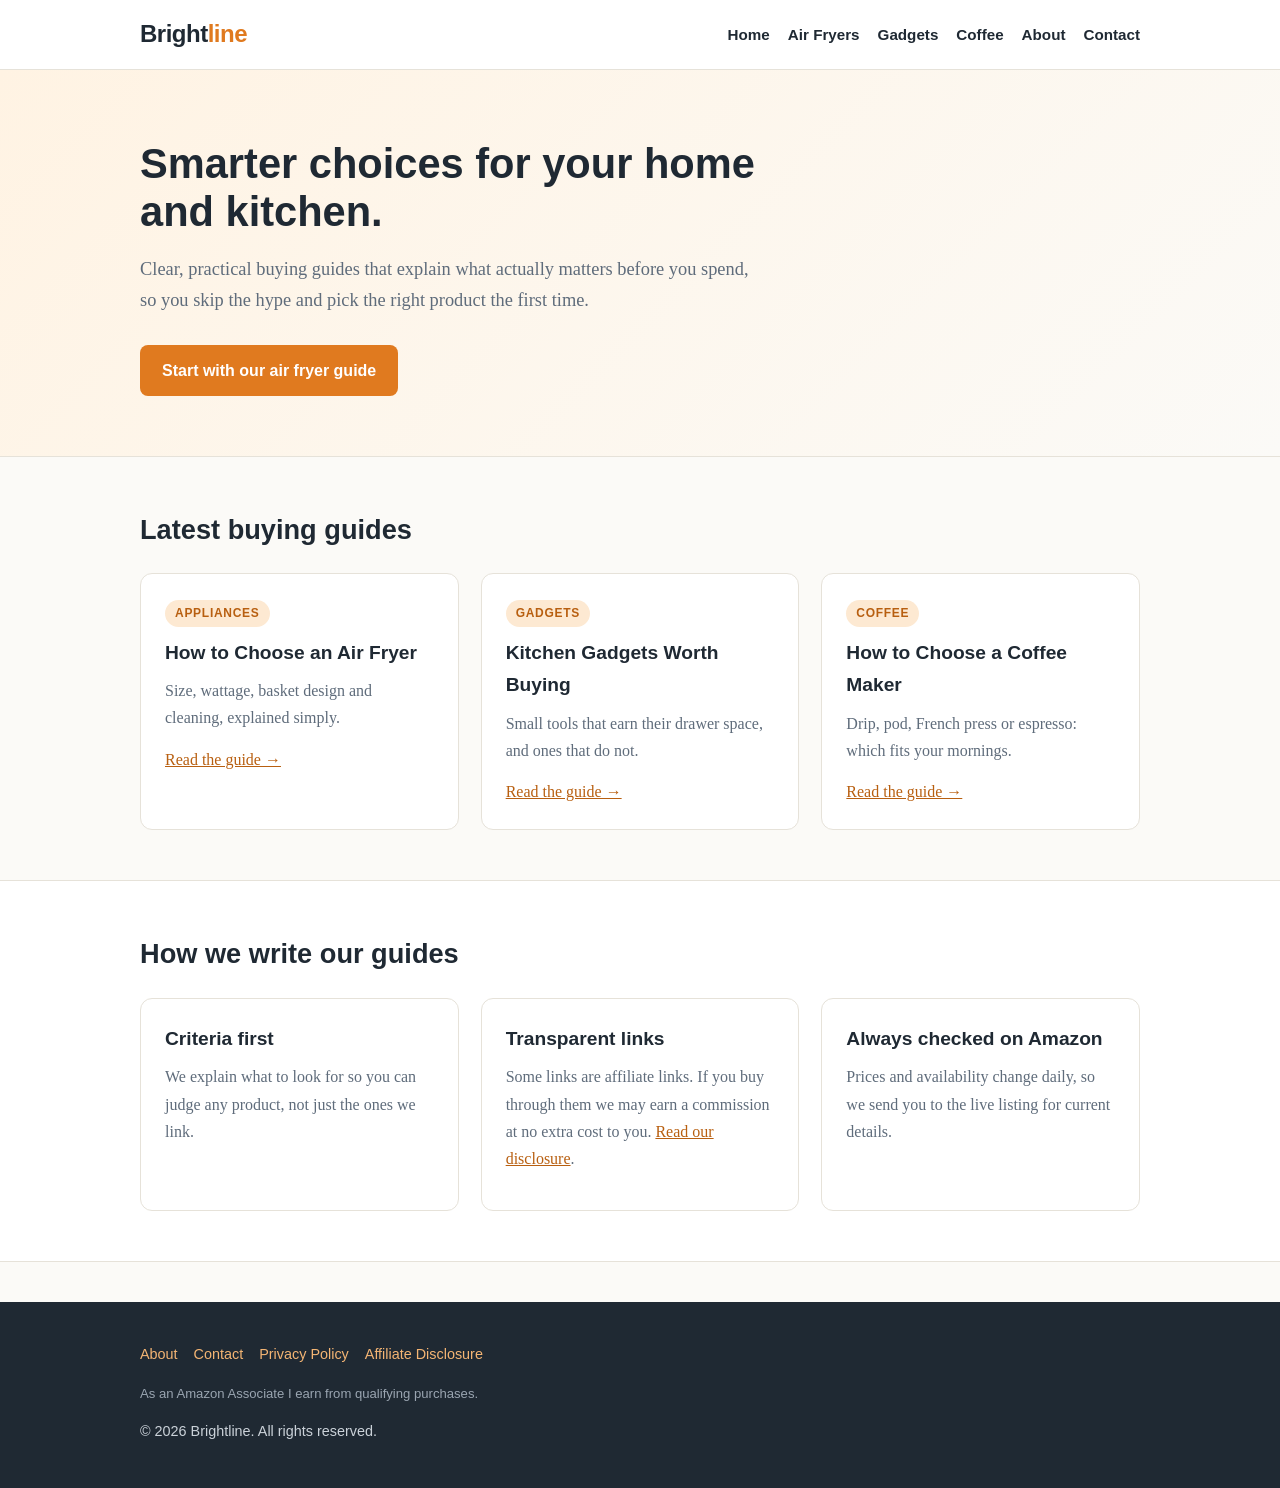
==== index.html @ 954a5adc "Add files via upload" ====
<!DOCTYPE html>
<html lang="en">
<head>
<meta charset="UTF-8">
<meta name="viewport" content="width=device-width, initial-scale=1">
<title>Brightline | Honest Home & Kitchen Buying Guides</title>
<meta name="description" content="Brightline publishes plain-English buying guides for kitchen appliances, gadgets and home essentials so you can choose with confidence.">
<link rel="stylesheet" href="style.css">
</head>
<body>
<header class="site"><div class="wrap">
<a class="brand" href="index.html">Bright<span>line</span></a>
<nav><a href="index.html">Home</a><a href="air-fryers.html">Air Fryers</a><a href="kitchen-gadgets.html">Gadgets</a><a href="coffee-makers.html">Coffee</a><a href="about.html">About</a><a href="contact.html">Contact</a></nav>
</div></header>

<div class="hero"><div class="wrap">
<h1>Smarter choices for your home and kitchen.</h1>
<p>Clear, practical buying guides that explain what actually matters before you spend, so you skip the hype and pick the right product the first time.</p>
<a class="btn" href="air-fryers.html">Start with our air fryer guide</a>
</div></div>

<section class="block"><div class="wrap">
<h2>Latest buying guides</h2>
<div class="grid">
<div class="card"><span class="tag">Appliances</span><h3>How to Choose an Air Fryer</h3><p>Size, wattage, basket design and cleaning, explained simply.</p><a href="air-fryers.html">Read the guide &rarr;</a></div>
<div class="card"><span class="tag">Gadgets</span><h3>Kitchen Gadgets Worth Buying</h3><p>Small tools that earn their drawer space, and ones that do not.</p><a href="kitchen-gadgets.html">Read the guide &rarr;</a></div>
<div class="card"><span class="tag">Coffee</span><h3>How to Choose a Coffee Maker</h3><p>Drip, pod, French press or espresso: which fits your mornings.</p><a href="coffee-makers.html">Read the guide &rarr;</a></div>
</div></div></section>

<section class="block" style="background:#fff;border-top:1px solid var(--line);border-bottom:1px solid var(--line)"><div class="wrap">
<h2>How we write our guides</h2>
<div class="grid">
<div class="card"><h3>Criteria first</h3><p>We explain what to look for so you can judge any product, not just the ones we link.</p></div>
<div class="card"><h3>Transparent links</h3><p>Some links are affiliate links. If you buy through them we may earn a commission at no extra cost to you. <a href="disclosure.html">Read our disclosure</a>.</p></div>
<div class="card"><h3>Always checked on Amazon</h3><p>Prices and availability change daily, so we send you to the live listing for current details.</p></div>
</div></div></section>

<footer><div class="wrap">
<div><a href="about.html">About</a><a href="contact.html">Contact</a><a href="privacy.html">Privacy Policy</a><a href="disclosure.html">Affiliate Disclosure</a></div>
<p class="disc">As an Amazon Associate I earn from qualifying purchases.</p>
<p>&copy; 2026 Brightline. All rights reserved.</p>
</div></footer>
</body>
</html>
---- style.css ----
:root{--ink:#1f2933;--muted:#5f6c7b;--bg:#fbfaf7;--card:#ffffff;--accent:#e07a1f;--accent-dark:#b85f10;--line:#e6e2d9;--green:#2f7d5b}
*{box-sizing:border-box}
body{margin:0;font-family:Georgia,"Times New Roman",serif;color:var(--ink);background:var(--bg);line-height:1.7}
h1,h2,h3,nav,.btn,.brand,.tag,footer{font-family:"Segoe UI",Helvetica,Arial,sans-serif}
a{color:var(--accent-dark)}
.wrap{max-width:1040px;margin:0 auto;padding:0 20px}
header.site{background:#fff;border-bottom:1px solid var(--line);position:sticky;top:0;z-index:5}
header.site .wrap{display:flex;align-items:center;justify-content:space-between;flex-wrap:wrap;gap:10px;padding-top:14px;padding-bottom:14px}
.brand{font-size:1.5rem;font-weight:800;color:var(--ink);text-decoration:none;letter-spacing:-.5px}
.brand span{color:var(--accent)}
nav a{margin-left:18px;text-decoration:none;color:var(--ink);font-weight:600;font-size:.95rem}
nav a:hover{color:var(--accent)}
.hero{background:linear-gradient(135deg,#fff3e3,#fbfaf7);padding:70px 0 60px;border-bottom:1px solid var(--line)}
.hero h1{font-size:2.6rem;line-height:1.15;margin:0 0 14px;max-width:700px}
.hero p{font-size:1.15rem;color:var(--muted);max-width:620px}
.btn{display:inline-block;background:var(--accent);color:#fff;padding:12px 22px;border-radius:8px;text-decoration:none;font-weight:700;margin-top:10px}
.btn:hover{background:var(--accent-dark)}
.btn.alt{background:var(--green)}
section.block{padding:50px 0}
h2{font-size:1.7rem;margin:0 0 20px}
.grid{display:grid;grid-template-columns:repeat(auto-fit,minmax(280px,1fr));gap:22px}
.card{background:var(--card);border:1px solid var(--line);border-radius:12px;padding:24px}
.card h3{margin:0 0 8px;font-size:1.2rem}
.card p{color:var(--muted);margin:0 0 14px}
.tag{display:inline-block;font-size:.75rem;text-transform:uppercase;letter-spacing:.06em;background:#fde9d2;color:var(--accent-dark);padding:3px 10px;border-radius:20px;font-weight:700;margin-bottom:10px}
article{max-width:760px;margin:0 auto;padding:46px 20px 60px}
article h1{font-size:2.2rem;line-height:1.2;margin-bottom:8px}
article h2{margin-top:34px}
.meta{color:var(--muted);font-family:"Segoe UI",Arial,sans-serif;font-size:.9rem}
.notice{background:#fff8ec;border-left:4px solid var(--accent);padding:12px 16px;border-radius:6px;font-family:"Segoe UI",Arial,sans-serif;font-size:.9rem;color:var(--muted);margin:20px 0}
.pick{background:#fff;border:1px solid var(--line);border-radius:12px;padding:20px 22px;margin:18px 0}
.pick h3{margin:0 0 6px}
.pick ul{margin:8px 0 12px;padding-left:20px}
footer{background:#1f2933;color:#cbd2d9;padding:40px 0 30px;margin-top:40px;font-size:.9rem}
footer a{color:#f4b574;text-decoration:none;margin-right:16px}
footer .disc{margin-top:16px;font-size:.82rem;color:#9aa5b1}
form label{display:block;font-family:"Segoe UI",Arial,sans-serif;font-weight:600;margin:14px 0 4px}
form input,form textarea{width:100%;padding:10px;border:1px solid var(--line);border-radius:8px;font:inherit}
@media(max-width:600px){.hero h1{font-size:2rem}nav a{margin-left:12px}}
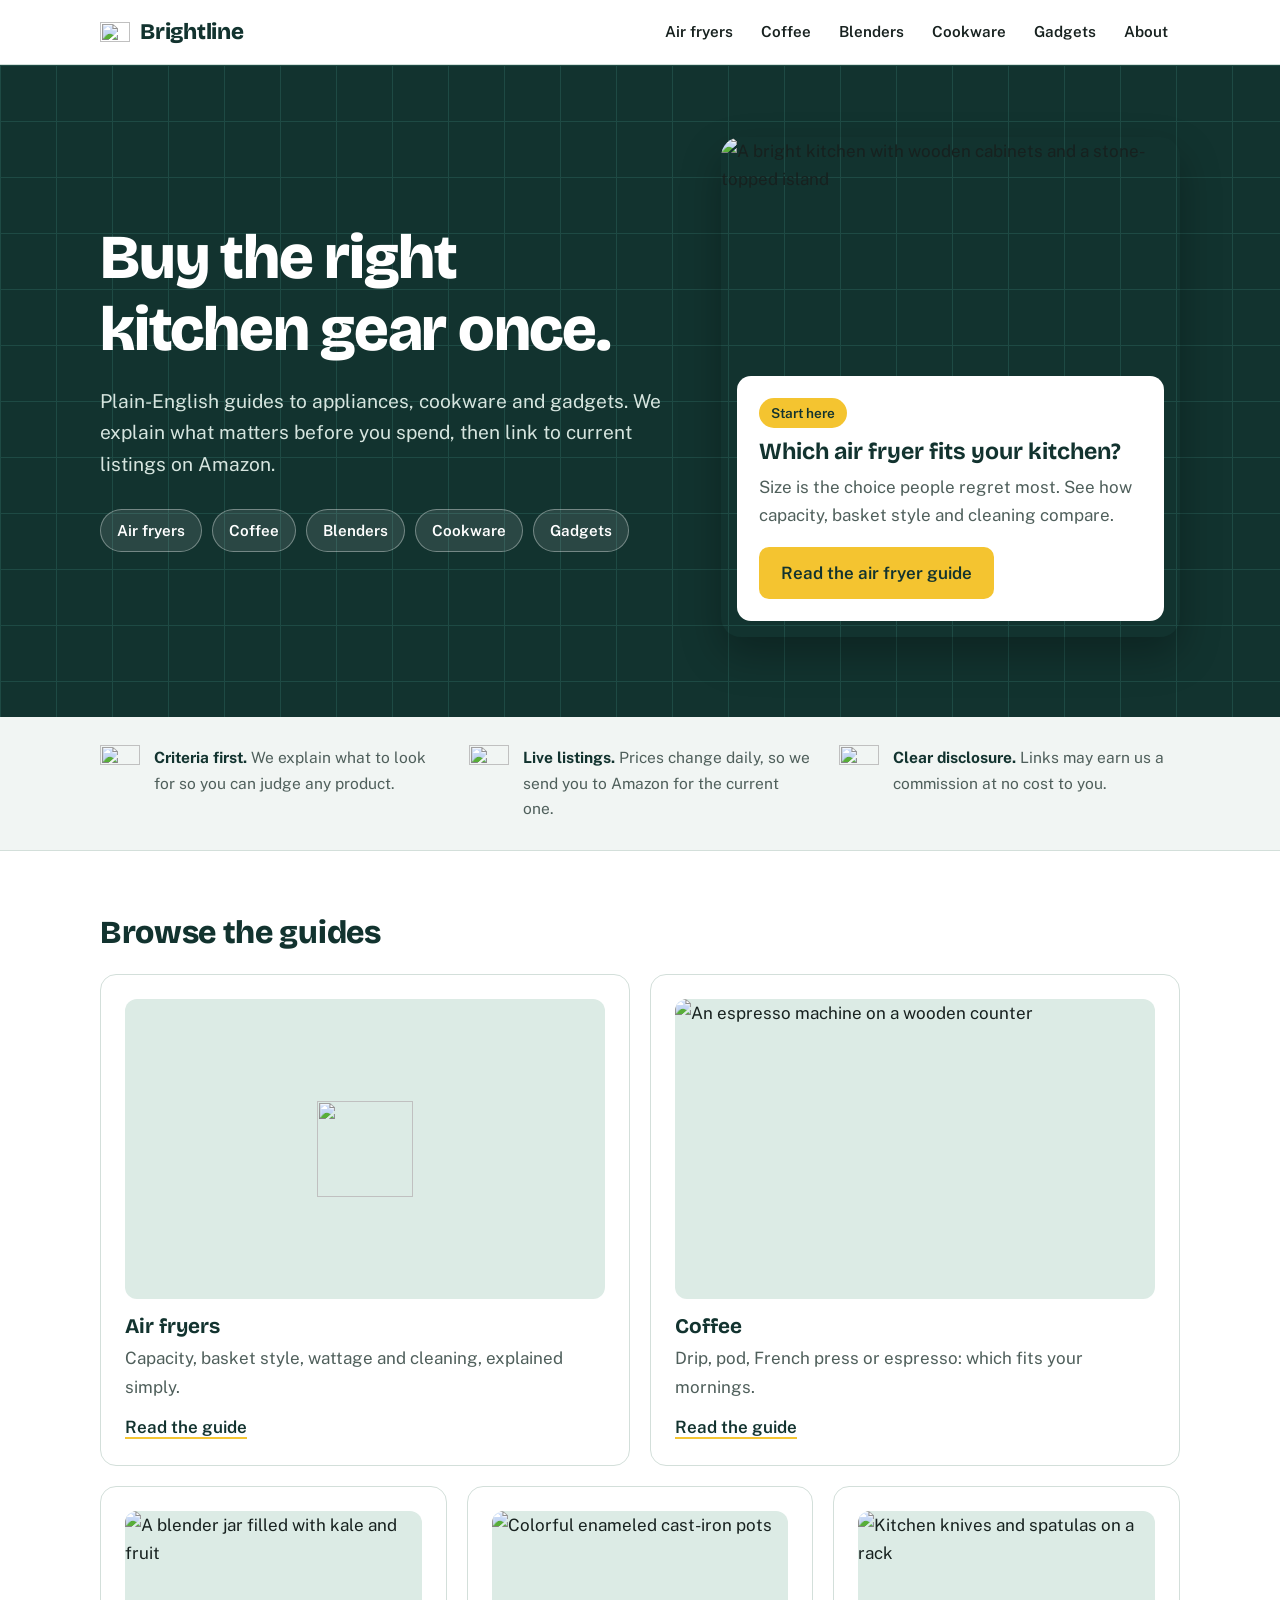
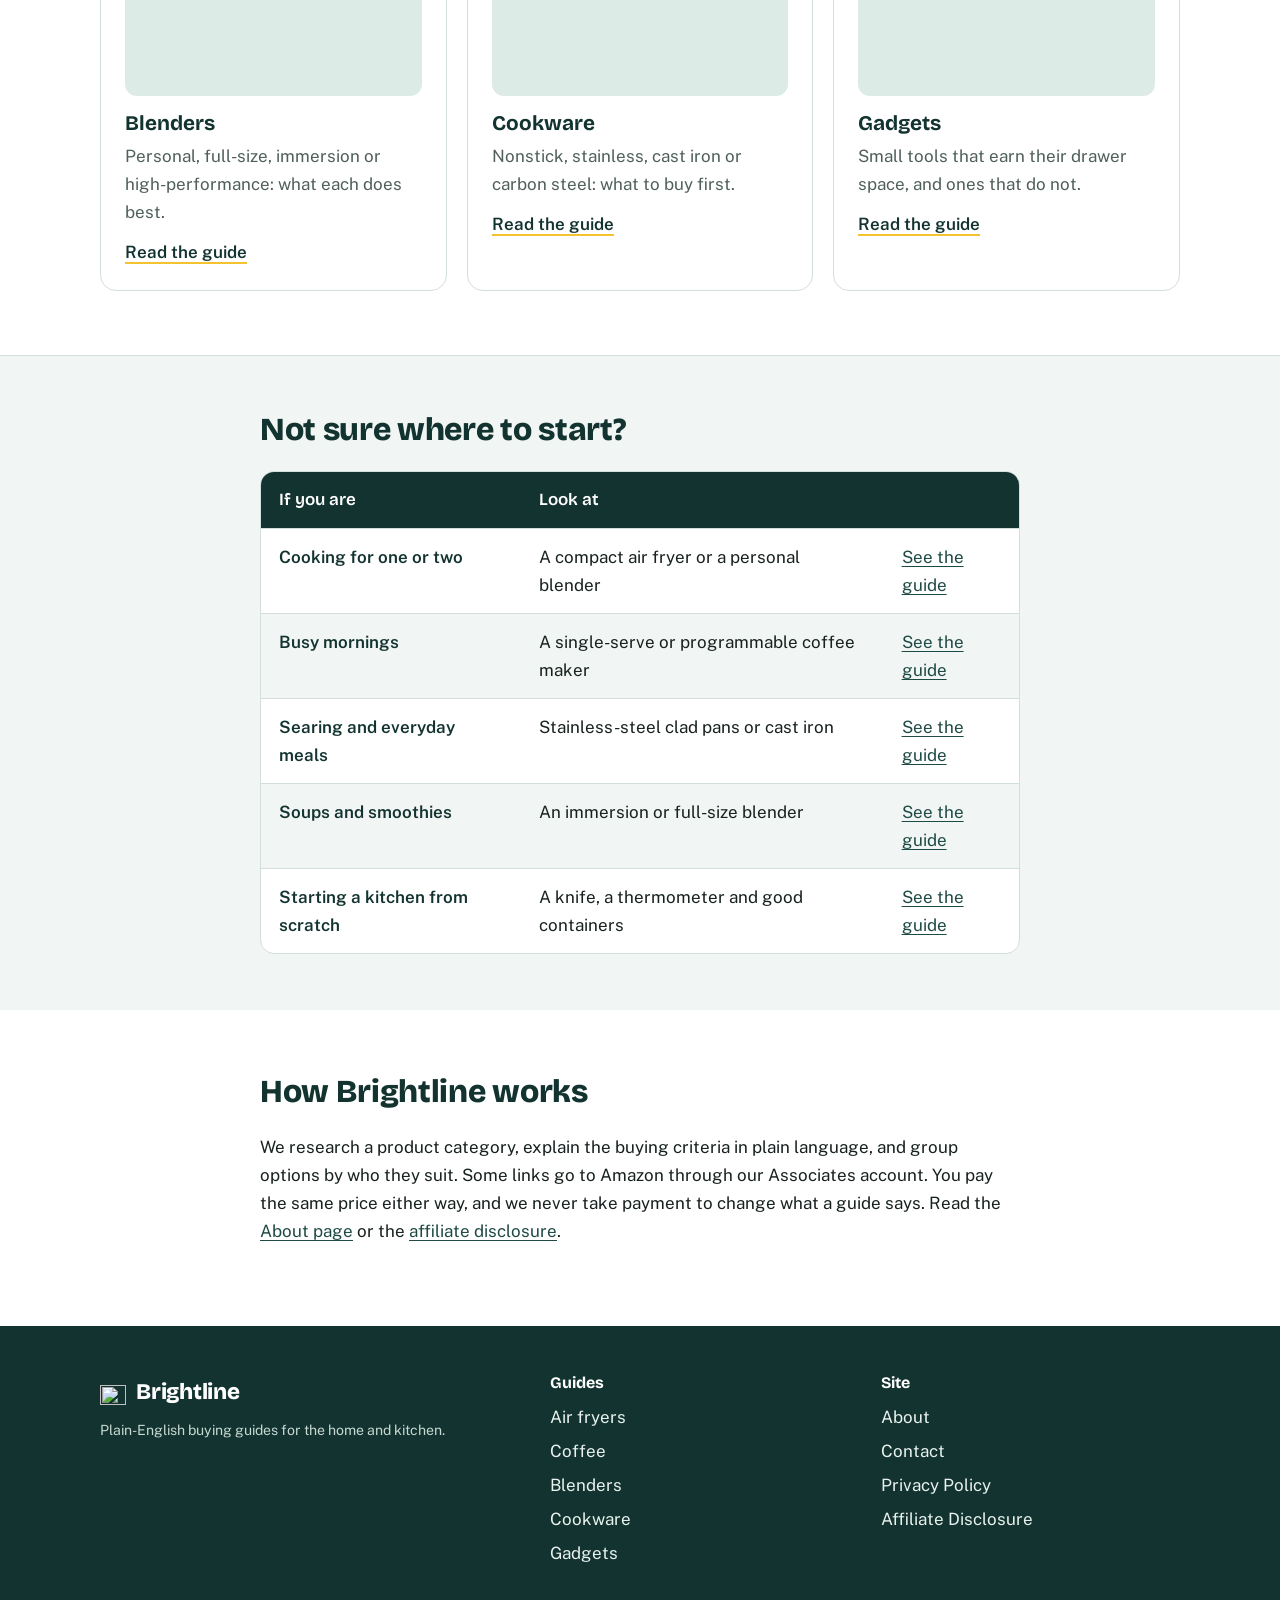
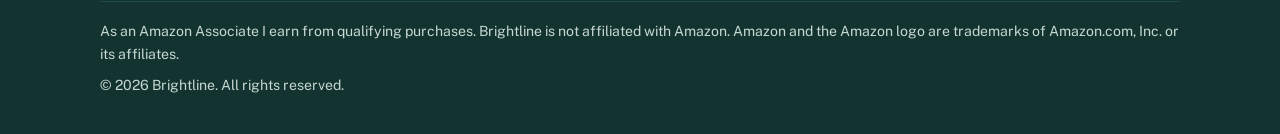
==== commit 6bfc32c3: "Add files via upload" ====
--- a/index.html
+++ b/index.html
@@ -3,42 +3,52 @@
 <head>
 <meta charset="UTF-8">
 <meta name="viewport" content="width=device-width, initial-scale=1">
-<title>Brightline | Honest Home & Kitchen Buying Guides</title>
-<meta name="description" content="Brightline publishes plain-English buying guides for kitchen appliances, gadgets and home essentials so you can choose with confidence.">
+<title>Brightline | Home and Kitchen Buying Guides</title>
+<meta name="description" content="Brightline publishes plain-English buying guides for kitchen appliances, cookware and gadgets so you can choose with confidence.">
+<link rel="icon" href="assets/favicon.svg" type="image/svg+xml">
+<link rel="preconnect" href="https://fonts.googleapis.com"><link rel="preconnect" href="https://fonts.gstatic.com" crossorigin><link href="https://fonts.googleapis.com/css2?family=Bricolage+Grotesque:opsz,wght@12..96,600;12..96,800&amp;family=Public+Sans:wght@400;600&amp;display=swap" rel="stylesheet">
 <link rel="stylesheet" href="style.css">
 </head>
 <body>
-<header class="site"><div class="wrap">
-<a class="brand" href="index.html">Bright<span>line</span></a>
-<nav><a href="index.html">Home</a><a href="air-fryers.html">Air Fryers</a><a href="kitchen-gadgets.html">Gadgets</a><a href="coffee-makers.html">Coffee</a><a href="about.html">About</a><a href="contact.html">Contact</a></nav>
+<header class="site"><div class="wrap bar">
+<a class="brand" href="index.html"><img src="assets/favicon.svg" alt="" width="30" height="30"><span>Brightline</span></a>
+<nav aria-label="Main"><a href="air-fryers.html">Air fryers</a><a href="coffee-makers.html">Coffee</a><a href="blenders.html">Blenders</a><a href="cookware.html">Cookware</a><a href="kitchen-gadgets.html">Gadgets</a><a href="about.html">About</a></nav>
 </div></header>
-
-<div class="hero"><div class="wrap">
-<h1>Smarter choices for your home and kitchen.</h1>
-<p>Clear, practical buying guides that explain what actually matters before you spend, so you skip the hype and pick the right product the first time.</p>
-<a class="btn" href="air-fryers.html">Start with our air fryer guide</a>
-</div></div>
-
-<section class="block"><div class="wrap">
-<h2>Latest buying guides</h2>
-<div class="grid">
-<div class="card"><span class="tag">Appliances</span><h3>How to Choose an Air Fryer</h3><p>Size, wattage, basket design and cleaning, explained simply.</p><a href="air-fryers.html">Read the guide &rarr;</a></div>
-<div class="card"><span class="tag">Gadgets</span><h3>Kitchen Gadgets Worth Buying</h3><p>Small tools that earn their drawer space, and ones that do not.</p><a href="kitchen-gadgets.html">Read the guide &rarr;</a></div>
-<div class="card"><span class="tag">Coffee</span><h3>How to Choose a Coffee Maker</h3><p>Drip, pod, French press or espresso: which fits your mornings.</p><a href="coffee-makers.html">Read the guide &rarr;</a></div>
-</div></div></section>
-
-<section class="block" style="background:#fff;border-top:1px solid var(--line);border-bottom:1px solid var(--line)"><div class="wrap">
-<h2>How we write our guides</h2>
-<div class="grid">
-<div class="card"><h3>Criteria first</h3><p>We explain what to look for so you can judge any product, not just the ones we link.</p></div>
-<div class="card"><h3>Transparent links</h3><p>Some links are affiliate links. If you buy through them we may earn a commission at no extra cost to you. <a href="disclosure.html">Read our disclosure</a>.</p></div>
-<div class="card"><h3>Always checked on Amazon</h3><p>Prices and availability change daily, so we send you to the live listing for current details.</p></div>
-</div></div></section>
-
-<footer><div class="wrap">
-<div><a href="about.html">About</a><a href="contact.html">Contact</a><a href="privacy.html">Privacy Policy</a><a href="disclosure.html">Affiliate Disclosure</a></div>
-<p class="disc">As an Amazon Associate I earn from qualifying purchases.</p>
-<p>&copy; 2026 Brightline. All rights reserved.</p>
+<main>
+<section class="hero"><div class="wrap herogrid">
+<div class="herotext">
+<h1>Buy the right kitchen gear once.</h1>
+<p class="lede">Plain-English guides to appliances, cookware and gadgets. We explain what matters before you spend, then link to current listings on Amazon.</p>
+<div class="chips" role="list"><a role="listitem" href="air-fryers.html">Air fryers</a><a role="listitem" href="coffee-makers.html">Coffee</a><a role="listitem" href="blenders.html">Blenders</a><a role="listitem" href="cookware.html">Cookware</a><a role="listitem" href="kitchen-gadgets.html">Gadgets</a></div>
+</div>
+<aside class="spot" aria-label="Featured guide">
+<img src="assets/img/kitchen.jpg" alt="A bright kitchen with wooden cabinets and a stone-topped island">
+<div class="spotcap"><span class="badge">Start here</span>
+<h2>Which air fryer fits your kitchen?</h2>
+<p>Size is the choice people regret most. See how capacity, basket style and cleaning compare.</p>
+<a class="btn" href="air-fryers.html">Read the air fryer guide</a></div>
+</aside>
+</div></section>
+<section class="trust"><div class="wrap trustgrid">
+<div><img src="assets/icon-check.svg" alt="" width="40" height="40"><p><strong>Criteria first.</strong> We explain what to look for so you can judge any product.</p></div>
+<div><img src="assets/icon-eye.svg" alt="" width="40" height="40"><p><strong>Live listings.</strong> Prices change daily, so we send you to Amazon for the current one.</p></div>
+<div><img src="assets/icon-tag.svg" alt="" width="40" height="40"><p><strong>Clear disclosure.</strong> Links may earn us a commission at no cost to you.</p></div>
+</div></section>
+<section class="pad"><div class="wrap"><h2 class="sec">Browse the guides</h2><div class="gcards five"><a class="gcard" href="air-fryers.html"><div class="gmedia icon"><img src="assets/icon-airfryer.svg" alt="" width="96" height="96"></div><h3>Air fryers</h3><p>Capacity, basket style, wattage and cleaning, explained simply.</p><span class="more">Read the guide</span></a><a class="gcard" href="coffee-makers.html"><div class="gmedia"><img src="assets/img/coffee.jpg" alt="An espresso machine on a wooden counter" loading="lazy" style="object-position:50% 60%"></div><h3>Coffee</h3><p>Drip, pod, French press or espresso: which fits your mornings.</p><span class="more">Read the guide</span></a><a class="gcard" href="blenders.html"><div class="gmedia"><img src="assets/img/blender.jpg" alt="A blender jar filled with kale and fruit" loading="lazy" style="object-position:50% 55%"></div><h3>Blenders</h3><p>Personal, full-size, immersion or high-performance: what each does best.</p><span class="more">Read the guide</span></a><a class="gcard" href="cookware.html"><div class="gmedia"><img src="assets/img/dutch-ovens.jpg" alt="Colorful enameled cast-iron pots" loading="lazy" style="object-position:50% 60%"></div><h3>Cookware</h3><p>Nonstick, stainless, cast iron or carbon steel: what to buy first.</p><span class="more">Read the guide</span></a><a class="gcard" href="kitchen-gadgets.html"><div class="gmedia"><img src="assets/img/knives.jpg" alt="Kitchen knives and spatulas on a rack" loading="lazy" style="object-position:75% 45%"></div><h3>Gadgets</h3><p>Small tools that earn their drawer space, and ones that do not.</p><span class="more">Read the guide</span></a></div></div></section>
+<section class="band"><div class="wrap narrow"><h2 class="sec">Not sure where to start?</h2>
+<div class="tablewrap"><table><thead><tr><th scope="col">If you are</th><th scope="col">Look at</th><th scope="col"><span class="sr">Link</span></th></tr></thead><tbody><tr><th scope="row">Cooking for one or two</th><td>A compact air fryer or a personal blender</td><td><a href="air-fryers.html">See the guide</a></td></tr><tr><th scope="row">Busy mornings</th><td>A single-serve or programmable coffee maker</td><td><a href="coffee-makers.html">See the guide</a></td></tr><tr><th scope="row">Searing and everyday meals</th><td>Stainless-steel clad pans or cast iron</td><td><a href="cookware.html">See the guide</a></td></tr><tr><th scope="row">Soups and smoothies</th><td>An immersion or full-size blender</td><td><a href="blenders.html">See the guide</a></td></tr><tr><th scope="row">Starting a kitchen from scratch</th><td>A knife, a thermometer and good containers</td><td><a href="kitchen-gadgets.html">See the guide</a></td></tr></tbody></table></div>
+</div></section>
+<section class="pad"><div class="wrap narrow"><h2 class="sec">How Brightline works</h2>
+<p>We research a product category, explain the buying criteria in plain language, and group options by who they suit. Some links go to Amazon through our Associates account. You pay the same price either way, and we never take payment to change what a guide says. Read the <a href="about.html">About page</a> or the <a href="disclosure.html">affiliate disclosure</a>.</p></div></section>
+</main><footer class="site"><div class="wrap">
+<div class="fcols">
+<div><a class="brand light" href="index.html"><img src="assets/favicon.svg" alt="" width="26" height="26"><span>Brightline</span></a>
+<p class="fine">Plain-English buying guides for the home and kitchen.</p></div>
+<div><h2>Guides</h2><ul><li><a href="air-fryers.html">Air fryers</a></li><li><a href="coffee-makers.html">Coffee</a></li><li><a href="blenders.html">Blenders</a></li><li><a href="cookware.html">Cookware</a></li><li><a href="kitchen-gadgets.html">Gadgets</a></li></ul></div>
+<div><h2>Site</h2><ul><li><a href="about.html">About</a></li><li><a href="contact.html">Contact</a></li><li><a href="privacy.html">Privacy Policy</a></li><li><a href="disclosure.html">Affiliate Disclosure</a></li></ul></div>
+</div>
+<p class="fine disc">As an Amazon Associate I earn from qualifying purchases. Brightline is not affiliated with Amazon. Amazon and the Amazon logo are trademarks of Amazon.com, Inc. or its affiliates.</p>
+<p class="fine">&copy; 2026 Brightline. All rights reserved.</p>
 </div></footer>
 </body>
 </html>
--- a/style.css
+++ b/style.css
@@ -1,39 +1,173 @@
-:root{--ink:#1f2933;--muted:#5f6c7b;--bg:#fbfaf7;--card:#ffffff;--accent:#e07a1f;--accent-dark:#b85f10;--line:#e6e2d9;--green:#2f7d5b}
+:root{
+  --pine:#12332F;--pine2:#1E4A44;--mint:#DCEBE5;--tile:#F1F5F3;--butter:#F4C430;--butter-d:#DDAE12;
+  --ink:#17211F;--muted:#4F5F5B;--line:#D3DFDA;--white:#fff;
+  --head:"Bricolage Grotesque","Trebuchet MS",system-ui,sans-serif;
+  --body:"Public Sans","Segoe UI",system-ui,sans-serif;
+}
 *{box-sizing:border-box}
-body{margin:0;font-family:Georgia,"Times New Roman",serif;color:var(--ink);background:var(--bg);line-height:1.7}
-h1,h2,h3,nav,.btn,.brand,.tag,footer{font-family:"Segoe UI",Helvetica,Arial,sans-serif}
-a{color:var(--accent-dark)}
-.wrap{max-width:1040px;margin:0 auto;padding:0 20px}
-header.site{background:#fff;border-bottom:1px solid var(--line);position:sticky;top:0;z-index:5}
-header.site .wrap{display:flex;align-items:center;justify-content:space-between;flex-wrap:wrap;gap:10px;padding-top:14px;padding-bottom:14px}
-.brand{font-size:1.5rem;font-weight:800;color:var(--ink);text-decoration:none;letter-spacing:-.5px}
-.brand span{color:var(--accent)}
-nav a{margin-left:18px;text-decoration:none;color:var(--ink);font-weight:600;font-size:.95rem}
-nav a:hover{color:var(--accent)}
-.hero{background:linear-gradient(135deg,#fff3e3,#fbfaf7);padding:70px 0 60px;border-bottom:1px solid var(--line)}
-.hero h1{font-size:2.6rem;line-height:1.15;margin:0 0 14px;max-width:700px}
-.hero p{font-size:1.15rem;color:var(--muted);max-width:620px}
-.btn{display:inline-block;background:var(--accent);color:#fff;padding:12px 22px;border-radius:8px;text-decoration:none;font-weight:700;margin-top:10px}
-.btn:hover{background:var(--accent-dark)}
-.btn.alt{background:var(--green)}
-section.block{padding:50px 0}
-h2{font-size:1.7rem;margin:0 0 20px}
-.grid{display:grid;grid-template-columns:repeat(auto-fit,minmax(280px,1fr));gap:22px}
-.card{background:var(--card);border:1px solid var(--line);border-radius:12px;padding:24px}
-.card h3{margin:0 0 8px;font-size:1.2rem}
-.card p{color:var(--muted);margin:0 0 14px}
-.tag{display:inline-block;font-size:.75rem;text-transform:uppercase;letter-spacing:.06em;background:#fde9d2;color:var(--accent-dark);padding:3px 10px;border-radius:20px;font-weight:700;margin-bottom:10px}
-article{max-width:760px;margin:0 auto;padding:46px 20px 60px}
-article h1{font-size:2.2rem;line-height:1.2;margin-bottom:8px}
-article h2{margin-top:34px}
-.meta{color:var(--muted);font-family:"Segoe UI",Arial,sans-serif;font-size:.9rem}
-.notice{background:#fff8ec;border-left:4px solid var(--accent);padding:12px 16px;border-radius:6px;font-family:"Segoe UI",Arial,sans-serif;font-size:.9rem;color:var(--muted);margin:20px 0}
-.pick{background:#fff;border:1px solid var(--line);border-radius:12px;padding:20px 22px;margin:18px 0}
-.pick h3{margin:0 0 6px}
-.pick ul{margin:8px 0 12px;padding-left:20px}
-footer{background:#1f2933;color:#cbd2d9;padding:40px 0 30px;margin-top:40px;font-size:.9rem}
-footer a{color:#f4b574;text-decoration:none;margin-right:16px}
-footer .disc{margin-top:16px;font-size:.82rem;color:#9aa5b1}
-form label{display:block;font-family:"Segoe UI",Arial,sans-serif;font-weight:600;margin:14px 0 4px}
-form input,form textarea{width:100%;padding:10px;border:1px solid var(--line);border-radius:8px;font:inherit}
-@media(max-width:600px){.hero h1{font-size:2rem}nav a{margin-left:12px}}
+html{scroll-behavior:smooth}
+@media (prefers-reduced-motion:reduce){html{scroll-behavior:auto}*{transition:none!important}}
+body{margin:0;font-family:var(--body);color:var(--ink);background:var(--white);line-height:1.65;font-size:1.0625rem}
+img{max-width:100%;height:auto}
+a{color:var(--pine2);text-underline-offset:3px}
+a:hover{color:var(--pine)}
+:focus-visible{outline:3px solid var(--butter-d);outline-offset:3px;border-radius:4px}
+h1,h2,h3{font-family:var(--head);color:var(--pine);line-height:1.15;margin:0}
+.wrap{max-width:1120px;margin:0 auto;padding:0 20px}
+.narrow{max-width:800px}
+.sr{position:absolute;width:1px;height:1px;overflow:hidden;clip:rect(0 0 0 0)}
+
+/* header */
+header.site{background:var(--white);border-bottom:1px solid var(--line);position:sticky;top:0;z-index:10}
+.bar{display:flex;align-items:center;justify-content:space-between;gap:16px;min-height:64px}
+.brand{display:flex;align-items:center;gap:10px;font-family:var(--head);font-weight:800;font-size:1.4rem;color:var(--pine);text-decoration:none;letter-spacing:-.01em}
+.brand.light{color:var(--white)}
+header.site nav{display:flex;gap:4px;overflow-x:auto;scrollbar-width:none}
+header.site nav::-webkit-scrollbar{display:none}
+header.site nav a{padding:8px 12px;border-radius:8px;text-decoration:none;color:var(--ink);font-weight:600;font-size:.95rem;white-space:nowrap}
+header.site nav a:hover{background:var(--tile)}
+header.site nav a[aria-current="page"]{background:var(--mint);color:var(--pine)}
+
+/* hero: kitchen backsplash tiles */
+.hero{background-color:var(--pine);background-image:linear-gradient(var(--pine2) 1px,transparent 1px),linear-gradient(90deg,var(--pine2) 1px,transparent 1px);background-size:56px 56px;color:var(--white);padding:72px 0 80px}
+.herogrid{display:grid;grid-template-columns:1.25fr 1fr;gap:48px;align-items:center}
+.hero h1{color:var(--white);font-size:clamp(2.3rem,5.4vw,3.9rem);font-weight:800;letter-spacing:-.02em}
+.hero .lede{color:#D6E5DF;font-size:1.2rem;max-width:34em;margin:20px 0 28px}
+.chips{display:flex;flex-wrap:wrap;gap:10px}
+.chips a{background:rgba(255,255,255,.1);color:var(--white);border:1px solid rgba(255,255,255,.35);padding:8px 16px;border-radius:999px;text-decoration:none;font-weight:600;font-size:.95rem}
+.chips a:hover{background:var(--butter);border-color:var(--butter);color:var(--pine)}
+.spot{color:var(--ink);border-radius:20px;overflow:hidden;box-shadow:0 18px 40px rgba(0,0,0,.28);position:relative;min-height:500px;display:flex;align-items:flex-end}
+.spot>img{position:absolute;inset:0;width:100%;height:100%;object-fit:cover;object-position:50% 70%}
+.spotcap{position:relative;background:var(--white);margin:16px;border-radius:14px;padding:22px}
+.spot h2{font-size:1.45rem;margin:10px 0 8px}
+.spot p{color:var(--muted);margin:0 0 18px}
+.badge{display:inline-block;background:var(--butter);color:var(--pine);font-weight:600;font-size:.85rem;padding:4px 12px;border-radius:999px}
+
+/* buttons */
+.btn{display:inline-block;background:var(--butter);color:var(--pine);font-weight:600;padding:12px 22px;border-radius:10px;text-decoration:none;border:0;font:inherit;font-weight:600;cursor:pointer;transition:background .15s}
+.btn:hover{background:var(--butter-d);color:var(--pine)}
+
+/* trust */
+.trust{background:var(--tile);border-bottom:1px solid var(--line)}
+.trustgrid{display:grid;grid-template-columns:repeat(3,1fr);gap:28px;padding-top:28px;padding-bottom:28px}
+.trustgrid div{display:flex;gap:14px;align-items:flex-start}
+.trustgrid p{margin:0;font-size:.97rem;color:var(--muted)}
+.trustgrid strong{color:var(--pine)}
+
+/* sections */
+.pad{padding:64px 0}
+.band{background:var(--tile);padding:56px 0;border-top:1px solid var(--line)}
+.sec{font-size:clamp(1.5rem,3vw,2rem);margin:0 0 22px;font-weight:800;letter-spacing:-.01em}
+.wrap.narrow .sec{margin-top:52px}
+.wrap.narrow > .sec:first-child{margin-top:0}
+.band .sec,.pad .sec{margin-top:0}
+
+/* guide cards */
+.gcards{display:grid;grid-template-columns:repeat(3,1fr);gap:20px}
+.gcards.five{grid-template-columns:repeat(6,1fr)}
+.gcards.five .gcard{grid-column:span 2}
+.gcards.five .gcard:nth-child(1),.gcards.five .gcard:nth-child(2){grid-column:span 3}
+.gcard{display:block;background:var(--white);border:1px solid var(--line);border-radius:16px;padding:24px;text-decoration:none;color:var(--ink);transition:border-color .15s,transform .15s}
+.gcard:hover{border-color:var(--pine);transform:translateY(-2px);color:var(--ink)}
+.gmedia{aspect-ratio:16/10;border-radius:12px;overflow:hidden;background:var(--mint);margin-bottom:16px}
+.gmedia img{width:100%;height:100%;object-fit:cover;display:block}
+.gmedia.icon{display:grid;place-items:center}
+.gmedia.icon img{width:96px;height:96px;object-fit:contain}
+.gcard h3{font-size:1.3rem;margin-bottom:6px}
+.gcard p{margin:0 0 12px;color:var(--muted)}
+.gcard .more{font-weight:600;color:var(--pine);border-bottom:2px solid var(--butter)}
+
+/* tables */
+.tablewrap{position:relative;overflow-x:auto;border:1px solid var(--line);border-radius:14px;background:var(--white)}
+table{border-collapse:collapse;width:100%;min-width:520px}
+th,td{text-align:left;padding:14px 18px;border-bottom:1px solid var(--line);vertical-align:top}
+thead th{background:var(--pine);color:var(--white);font-family:var(--head);font-weight:600}
+tbody th{font-weight:600;color:var(--pine)}
+tbody tr:last-child th,tbody tr:last-child td{border-bottom:0}
+tbody tr:nth-child(even){background:var(--tile)}
+
+/* guide pages */
+.guide-head{background:var(--mint);padding:44px 0 36px;border-bottom:1px solid var(--line)}
+.guide-head h1{font-size:clamp(2rem,4.6vw,3rem);font-weight:800;letter-spacing:-.02em}
+.crumbs{margin:0 0 12px;font-size:.9rem;color:var(--muted)}
+.crumbs a{color:var(--muted)}
+.lede{font-size:1.15rem}
+.headgrid{display:grid;grid-template-columns:1.2fr 1fr;gap:40px;align-items:center}
+.headphoto{margin:0;border-radius:18px;overflow:hidden;aspect-ratio:4/3;box-shadow:0 10px 28px rgba(18,51,47,.2)}
+.headphoto img{width:100%;height:100%;object-fit:cover;display:block}
+.guide-head .lede{margin:16px 0 8px;color:var(--ink)}
+.meta{color:var(--muted);font-size:.9rem;margin:0 0 14px}
+.notice{background:var(--white);border:1px solid var(--line);border-left:5px solid var(--butter);border-radius:8px;padding:12px 16px;margin:14px 0 0;font-size:.92rem;color:var(--muted)}
+.quick{background:var(--pine);color:var(--white);border-radius:16px;padding:24px 28px;margin:32px 0 8px}
+.quick h2{color:var(--white);font-size:1.3rem;margin-bottom:12px}
+.quick ul{margin:0;padding-left:20px}
+.quick li{margin:6px 0}
+.quick a{color:#fff;text-decoration-color:var(--butter)}
+.quick strong{color:var(--butter)}
+.crit-wrap{display:grid;gap:4px}
+.crit{border-left:4px solid var(--mint);padding:2px 0 2px 18px;margin:10px 0}
+.crit h3{font-size:1.2rem;margin-bottom:4px}
+.crit p,.crit ul{margin:0}
+.crit ul{padding-left:20px}
+
+/* pick cards: the memorable element */
+.pick{display:grid;grid-template-columns:200px 1fr;border:1px solid var(--line);border-radius:18px;overflow:hidden;margin:22px 0;background:var(--white)}
+.pick-art{background:var(--mint);display:flex;flex-direction:column;align-items:center;justify-content:center;gap:14px;padding:22px 14px;text-align:center}
+.pick-art .badge{font-size:.8rem}
+.pick-art.photo{position:relative;padding:0;min-height:230px;justify-content:flex-start;align-items:flex-start}
+.pick-art.photo img{position:absolute;inset:0;width:100%;height:100%;object-fit:cover}
+.pick-art.photo .badge{position:relative;margin:12px}
+.pick-body{padding:22px 26px}
+.pick-body h3{font-size:1.35rem;margin-bottom:6px}
+.pick-body p{margin:0 0 12px;color:var(--muted)}
+.pc{display:grid;grid-template-columns:1fr 1fr;gap:16px;margin-bottom:16px}
+.pc ul{list-style:none;margin:0;padding:0;font-size:.95rem}
+.pc li{padding-left:24px;position:relative;margin:4px 0}
+.pros li::before,.cons li::before{position:absolute;left:0;font-weight:800}
+.pros li::before{content:"+";color:#1F7A4D}
+.cons li::before{content:"\2212";color:#B03A2E}
+
+/* faq */
+.faq details{border:1px solid var(--line);border-radius:12px;margin:10px 0;background:var(--white)}
+.faq summary{cursor:pointer;padding:16px 20px;font-weight:600;color:var(--pine);list-style:none;display:flex;justify-content:space-between;gap:12px}
+.faq summary::-webkit-details-marker{display:none}
+.faq summary::after{content:"+";font-weight:800;font-size:1.3rem;line-height:1}
+.faq details[open] summary::after{content:"\2212"}
+.faq details p{margin:0;padding:0 20px 18px;color:var(--muted)}
+
+/* prose pages */
+.prose{padding-top:36px;padding-bottom:60px}
+.prose h2{font-size:1.5rem;margin:32px 0 8px}
+.prose p,.prose ul{margin:0 0 14px}
+form label{display:block;font-weight:600;margin:16px 0 4px;color:var(--pine)}
+form input,form textarea{width:100%;padding:12px;border:1px solid var(--line);border-radius:10px;font:inherit;background:var(--white)}
+
+/* footer */
+footer.site{background:var(--pine);color:#C7D8D2;padding:48px 0 28px}
+footer.site a{color:#E9F2EE;text-decoration:none}
+footer.site a:hover{color:var(--butter)}
+.fcols{display:grid;grid-template-columns:1.4fr 1fr 1fr;gap:32px;margin-bottom:28px}
+footer.site h2{color:var(--white);font-size:1rem;margin-bottom:10px}
+footer.site ul{list-style:none;margin:0;padding:0}
+footer.site li{margin:6px 0}
+.fine{font-size:.88rem;margin:8px 0}
+.disc{border-top:1px solid var(--pine2);padding-top:18px;margin-top:8px}
+
+@media (max-width:860px){
+  .herogrid{grid-template-columns:1fr;gap:44px}
+  .trustgrid{grid-template-columns:1fr;gap:16px}
+  .gcards,.gcards.five{grid-template-columns:1fr}
+  .gcards.five .gcard,.gcards.five .gcard:nth-child(1),.gcards.five .gcard:nth-child(2){grid-column:auto}
+  .headgrid{grid-template-columns:1fr;gap:24px}
+  .headphoto{aspect-ratio:16/10}
+  .spot{min-height:420px}
+  .pick{grid-template-columns:1fr}
+  .pick-art.photo{min-height:200px}
+  .pick-art{flex-direction:row;justify-content:flex-start;padding:16px 20px}
+  .pick-art:not(.photo) img{width:72px;height:72px}
+  .pc{grid-template-columns:1fr}
+  .fcols{grid-template-columns:1fr}
+  .hero{padding:48px 0 56px}
+  .bar{flex-wrap:wrap;padding-top:8px;padding-bottom:8px}
+  header.site nav{width:100%}
+}
